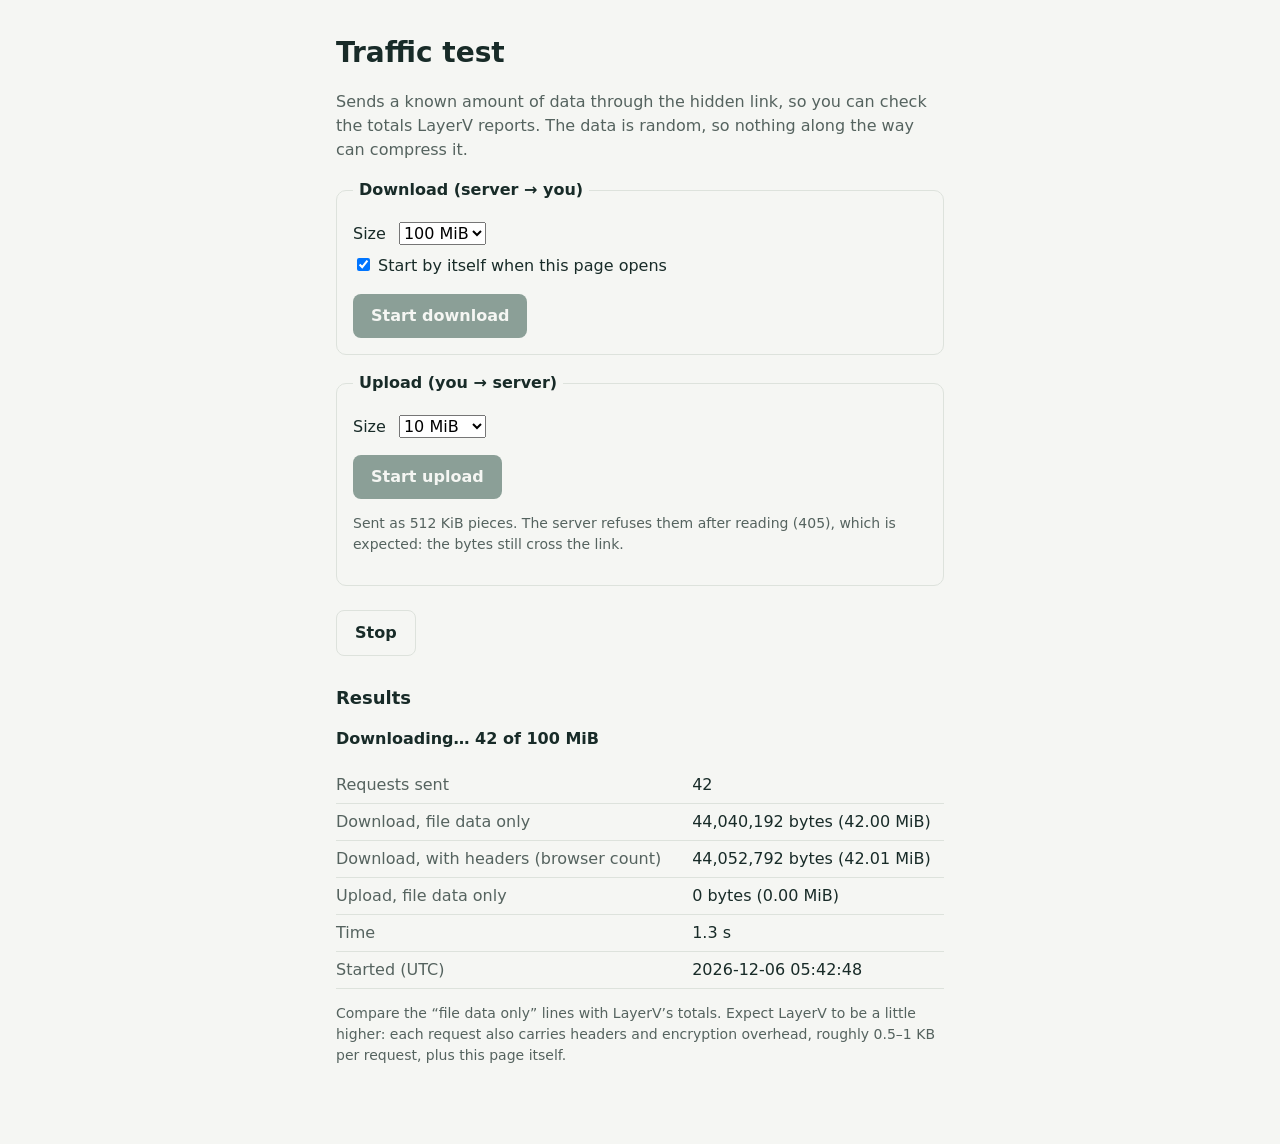
==== dashboard/stress/index.html @ ca005447 "Add /stress/ traffic test page for checking LayerV byte totals Downloads a 1 MiB random file N times" ====
<!doctype html>
<html lang="en">
<head>
<meta charset="utf-8">
<meta name="viewport" content="width=device-width,initial-scale=1">
<title>Traffic test — Harbor House</title>
<meta name="robots" content="noindex,nofollow">
<meta name="referrer" content="no-referrer">
<link rel="icon" href="../favicon.svg" type="image/svg+xml">
<link rel="stylesheet" href="stress.css">
<script src="stress.js" defer></script>
</head>
<body>
<main class="box">
<h1>Traffic test</h1>
<p class="sub">Sends a known amount of data through the hidden link, so you can check the totals LayerV reports. The data is random, so nothing along the way can compress it.</p>

<fieldset>
<legend>Download (server → you)</legend>
<label>Size <select id="down-mib">
<option value="10">10 MiB</option>
<option value="100" selected>100 MiB</option>
<option value="250">250 MiB</option>
<option value="500">500 MiB</option>
</select></label>
<label class="check"><input type="checkbox" id="autostart" checked> Start by itself when this page opens</label>
<button id="down-go" type="button">Start download</button>
</fieldset>

<fieldset>
<legend>Upload (you → server)</legend>
<label>Size <select id="up-mib">
<option value="10" selected>10 MiB</option>
<option value="50">50 MiB</option>
<option value="100">100 MiB</option>
</select></label>
<button id="up-go" type="button">Start upload</button>
<p class="note">Sent as 512 KiB pieces. The server refuses them after reading (405), which is expected: the bytes still cross the link.</p>
</fieldset>

<button id="stop" type="button" class="secondary">Stop</button>

<section aria-live="polite">
<h2>Results</h2>
<p id="status">Not started.</p>
<table>
<tbody>
<tr><th>Requests sent</th><td id="r-req">0</td></tr>
<tr><th>Download, file data only</th><td id="r-down">0</td></tr>
<tr><th>Download, with headers (browser count)</th><td id="r-down-wire">—</td></tr>
<tr><th>Upload, file data only</th><td id="r-up">0</td></tr>
<tr><th>Time</th><td id="r-time">—</td></tr>
<tr><th>Started (UTC)</th><td id="r-start">—</td></tr>
</tbody>
</table>
<p class="note">Compare the “file data only” lines with LayerV’s totals. Expect LayerV to be a little higher: each request also carries headers and encryption overhead, roughly 0.5–1 KB per request, plus this page itself.</p>
</section>
</main>
</body>
</html>
---- dashboard/stress/stress.css ----
:root { color-scheme: light dark; --bg: #F5F6F3; --ink: #182B28; --muted: #55635F; --line: #DDE2DC; --accent: #234B3D; }
@media (prefers-color-scheme: dark) { :root { --bg: #111917; --ink: #E8ECE9; --muted: #9AA8A3; --line: #2C3835; --accent: #7CC4A6; } }
* { box-sizing: border-box; }
body { margin: 0; background: var(--bg); color: var(--ink); font: 16px/1.5 system-ui, -apple-system, "Segoe UI", sans-serif; }
.box { max-width: 640px; margin: 0 auto; padding: 32px 16px 64px; }
h1 { margin: 0 0 4px; font-size: 28px; }
h2 { font-size: 18px; margin: 28px 0 8px; }
.sub, .note { color: var(--muted); }
.note { font-size: 14px; }
fieldset { border: 1px solid var(--line); border-radius: 10px; padding: 12px 16px 16px; margin: 16px 0; }
legend { font-weight: 600; padding: 0 6px; }
label { display: block; margin: 8px 0; }
select { font: inherit; margin-left: 8px; }
button { font: inherit; font-weight: 600; background: var(--accent); color: var(--bg); border: 0; border-radius: 8px; padding: 10px 18px; cursor: pointer; margin-top: 8px; }
button:disabled { opacity: .5; cursor: default; }
button.secondary { background: transparent; color: var(--ink); border: 1px solid var(--line); }
table { width: 100%; border-collapse: collapse; font-variant-numeric: tabular-nums; }
th, td { text-align: left; padding: 6px 0; border-bottom: 1px solid var(--line); vertical-align: top; }
th { font-weight: 500; color: var(--muted); padding-right: 12px; }
#status { font-weight: 600; }
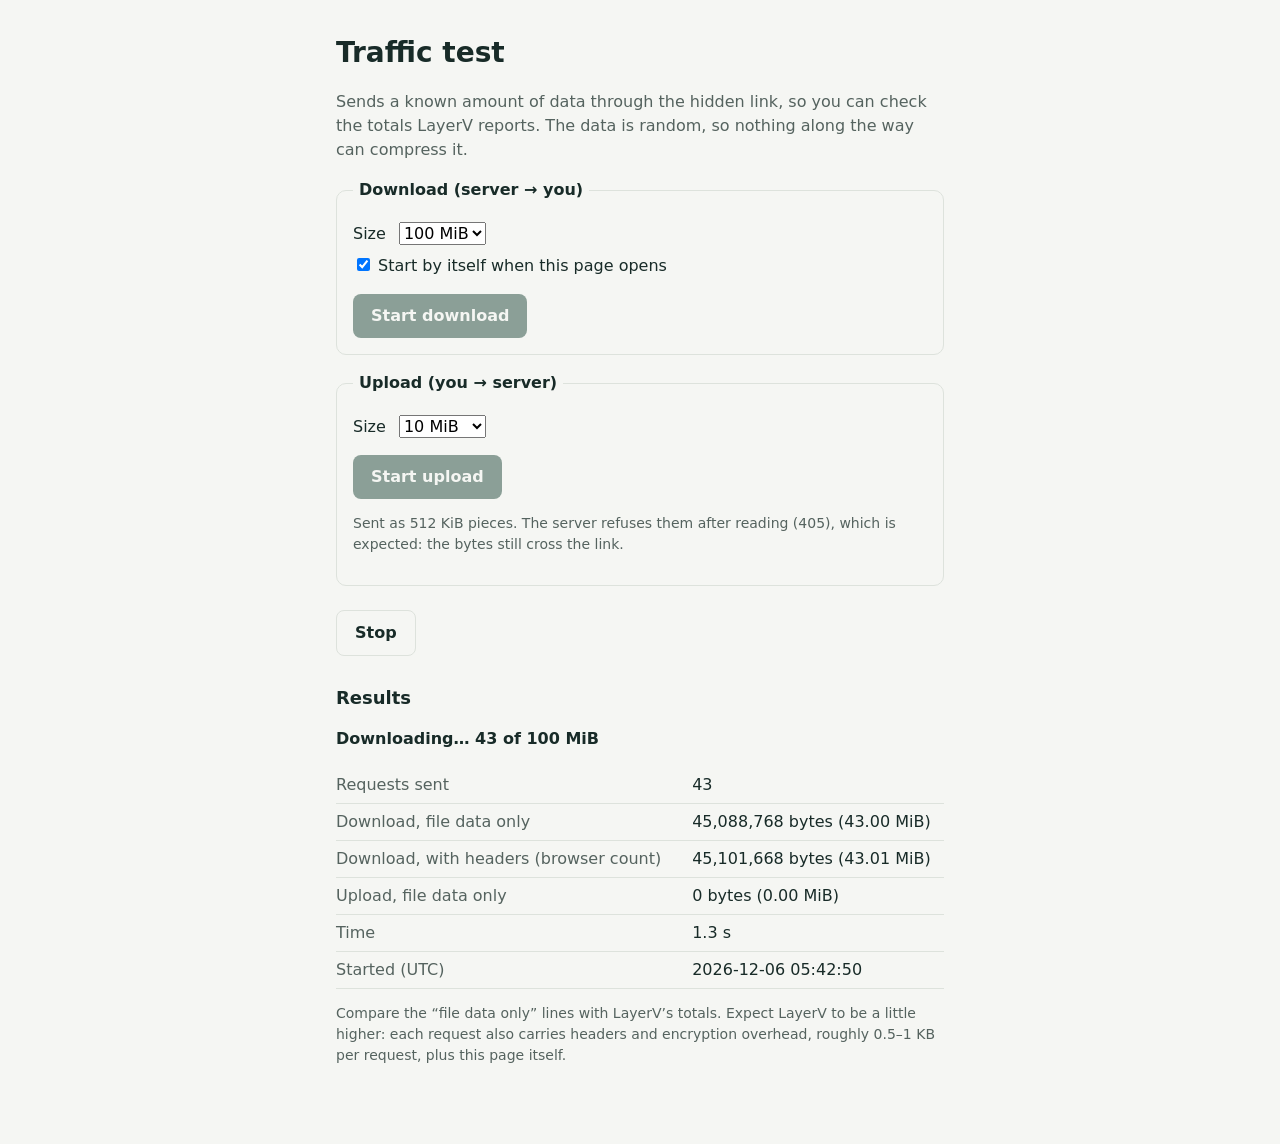
==== commit e464e721: "Stress page: inline favicon so a /stress-scoped key needs nothing outside /stress/ Co-Authored-By: C" ====
--- a/dashboard/stress/index.html
+++ b/dashboard/stress/index.html
@@ -6,7 +6,7 @@
 <title>Traffic test — Harbor House</title>
 <meta name="robots" content="noindex,nofollow">
 <meta name="referrer" content="no-referrer">
-<link rel="icon" href="../favicon.svg" type="image/svg+xml">
+<link rel="icon" href="data:,">
 <link rel="stylesheet" href="stress.css">
 <script src="stress.js" defer></script>
 </head>
